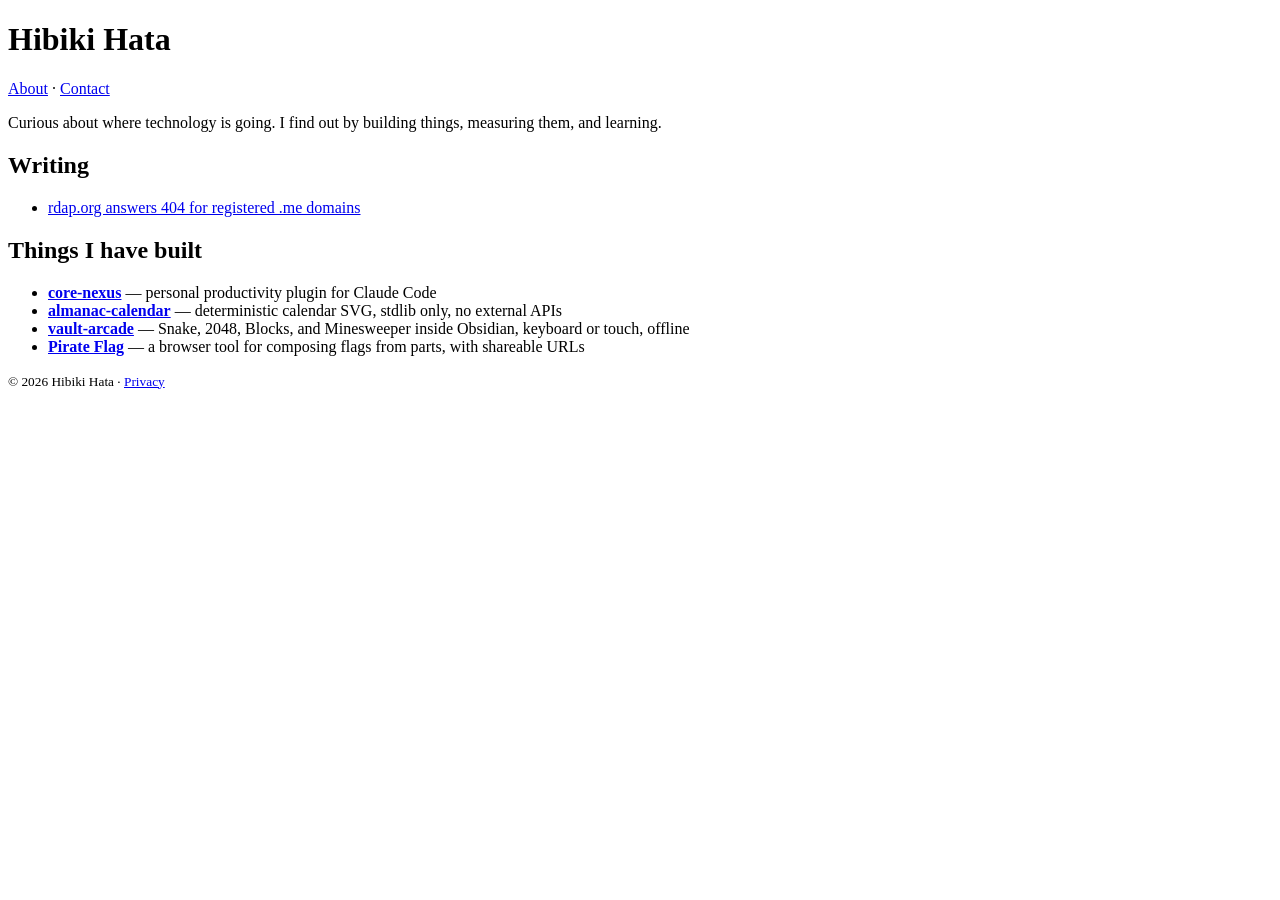
==== public/index.html @ 1dc9a0d9 "feat: add the hibikihata.com site Static pages served from public/: home, about (generated from READ" ====
<!doctype html>
<html lang="en">
<head>
<meta charset="utf-8">
<meta name="viewport" content="width=device-width, initial-scale=1">
<title>Hibiki Hata</title>
<meta name="description" content="Curious about where technology is going. Hibiki Hata builds things, measures them, and learns.">
<link rel="stylesheet" href="/style.css">
<link rel="icon" href="/favicon.svg" type="image/svg+xml">
<script>window.va = window.va || function () { (window.vaq = window.vaq || []).push(arguments); };</script>
<script defer src="/_vercel/insights/script.js"></script>
</head>
<body>
<header>
  <h1>Hibiki Hata</h1>
  <nav aria-label="Site"><a href="/about/">About</a> · <a href="/contact/">Contact</a></nav>
</header>
<main>
  <p>Curious about where technology is going. I find out by building things, measuring them, and learning.</p>

  <h2>Writing</h2>
  <ul>
    <li><a href="/writing/rdap-me-false-negative/">rdap.org answers 404 for registered .me domains</a></li>
  </ul>

  <h2>Things I have built</h2>
  <ul>
    <li><a href="https://github.com/HibikiHata/core-nexus"><strong>core-nexus</strong></a> — personal productivity plugin for Claude Code</li>
    <li><a href="https://github.com/HibikiHata/almanac-calendar"><strong>almanac-calendar</strong></a> — deterministic calendar SVG, stdlib only, no external APIs</li>
    <li><a href="https://obsidian.md/plugins?id=vault-arcade"><strong>vault-arcade</strong></a> — Snake, 2048, Blocks, and Minesweeper inside Obsidian, keyboard or touch, offline</li>
    <li><a href="https://pirate-flag.vercel.app/"><strong>Pirate Flag</strong></a> — a browser tool for composing flags from parts, with shareable URLs</li>
  </ul>

</main>
<footer>
  <small>© 2026 Hibiki Hata · <a href="/privacy/">Privacy</a></small>
</footer>
</body>
</html>
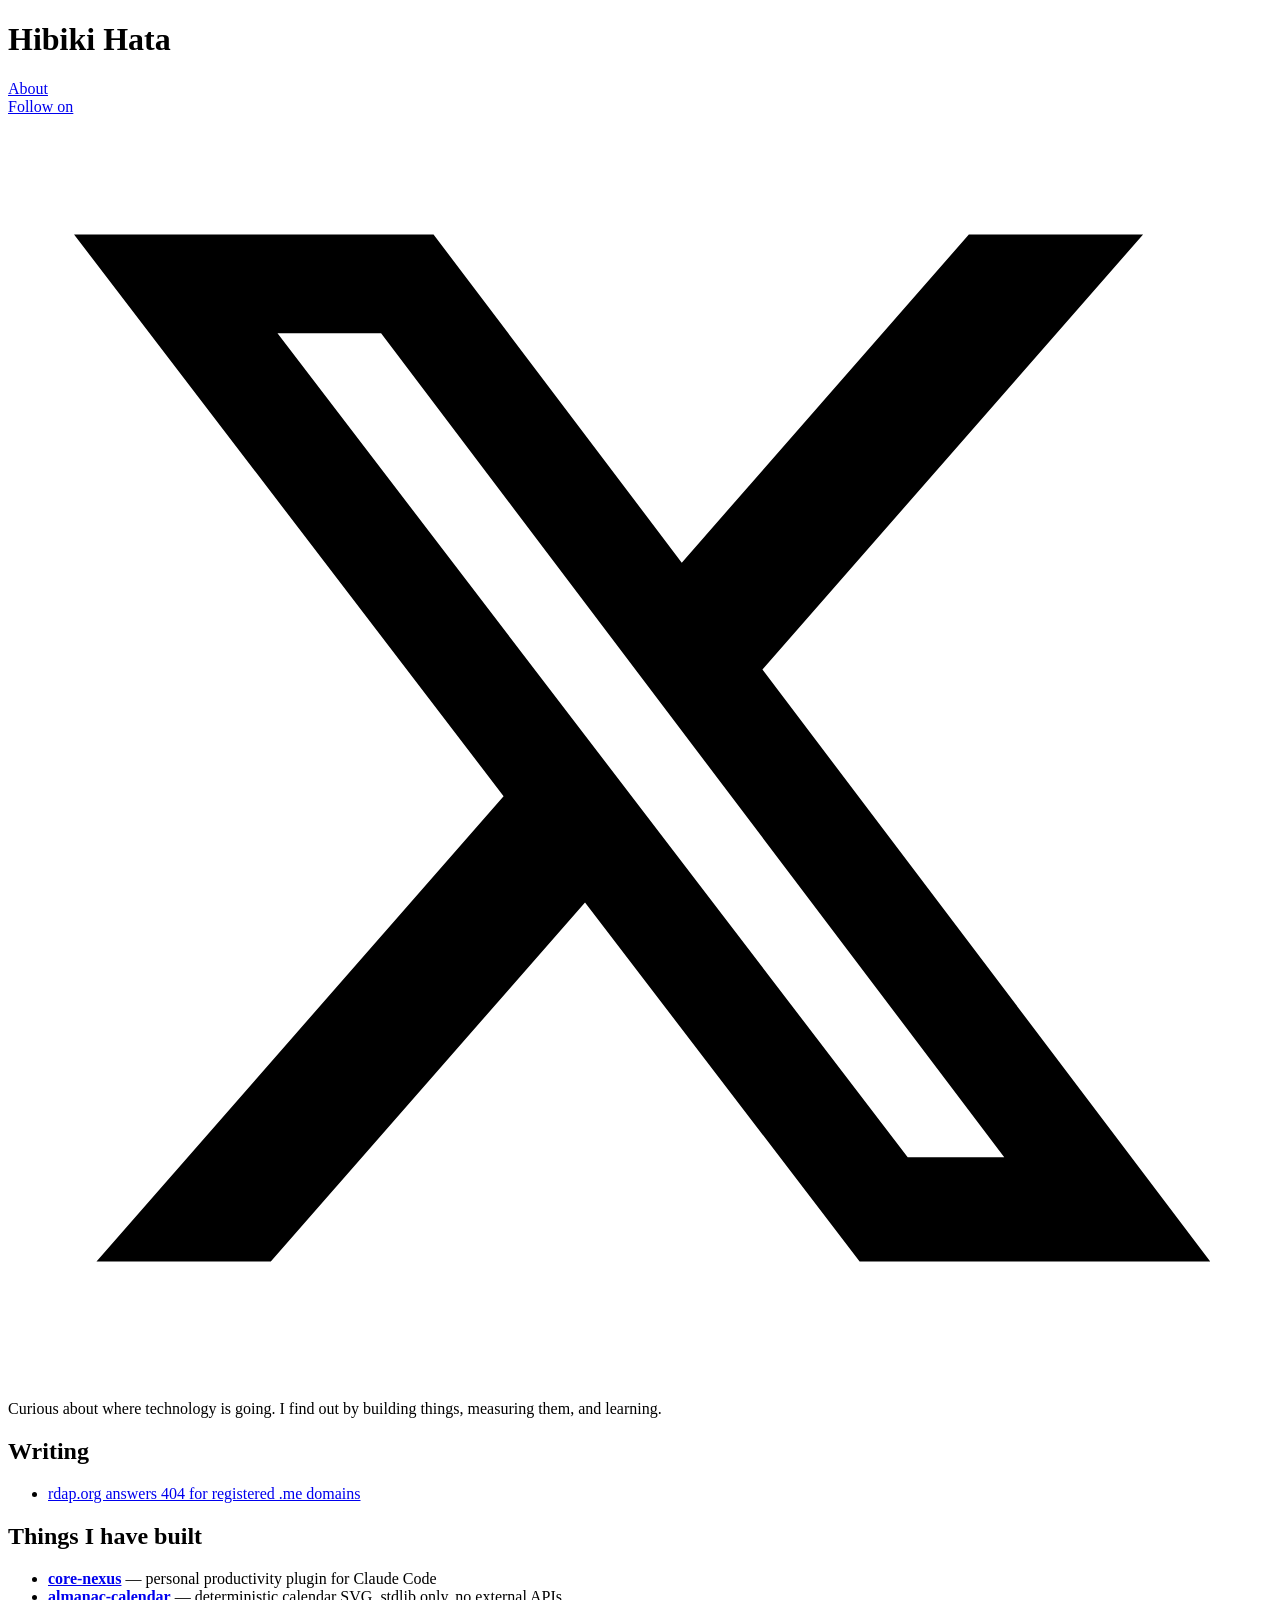
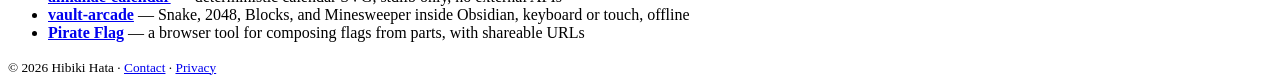
==== commit c0cf98df: "feat: add share metadata, sitemap, 404 page, and X links - Open Graph and X card tags with a self-re" ====
--- a/public/index.html
+++ b/public/index.html
@@ -7,13 +7,28 @@
 <meta name="description" content="Curious about where technology is going. Hibiki Hata builds things, measures them, and learns.">
 <link rel="stylesheet" href="/style.css">
 <link rel="icon" href="/favicon.svg" type="image/svg+xml">
+<link rel="canonical" href="https://hibikihata.com/">
+<meta property="og:type" content="website">
+<meta property="og:site_name" content="Hibiki Hata">
+<meta property="og:title" content="Hibiki Hata">
+<meta property="og:description" content="Curious about where technology is going. Hibiki Hata builds things, measures them, and learns.">
+<meta property="og:url" content="https://hibikihata.com/">
+<meta property="og:image" content="https://hibikihata.com/images/og-v1.png">
+<meta property="og:image:width" content="1200">
+<meta property="og:image:height" content="630">
+<meta property="og:image:type" content="image/png">
+<meta property="og:image:alt" content="Hibiki Hata, hibikihata.com">
+<meta name="twitter:card" content="summary_large_image">
+<meta name="twitter:site" content="@00001Neo">
+<meta name="twitter:image:alt" content="Hibiki Hata, hibikihata.com">
 <script>window.va = window.va || function () { (window.vaq = window.vaq || []).push(arguments); };</script>
 <script defer src="/_vercel/insights/script.js"></script>
 </head>
 <body>
 <header>
   <h1>Hibiki Hata</h1>
-  <nav aria-label="Site"><a href="/about/">About</a> · <a href="/contact/">Contact</a></nav>
+  <nav aria-label="Site"><a href="/about/">About</a></nav>
+  <a class="xbtn follow" href="https://x.com/intent/follow?screen_name=00001Neo" target="_blank" rel="noopener">Follow on<svg viewBox="0 0 24 24" role="img" aria-label="X"><path d="M18.244 2.25h3.308l-7.227 8.26 8.502 11.24H16.17l-5.214-6.817L4.99 21.75H1.68l7.73-8.835L1.254 2.25H8.08l4.713 6.231zm-1.161 17.52h1.833L7.084 4.126H5.117z"/></svg></a>
 </header>
 <main>
   <p>Curious about where technology is going. I find out by building things, measuring them, and learning.</p>
@@ -33,7 +48,7 @@
 
 </main>
 <footer>
-  <small>© 2026 Hibiki Hata · <a href="/privacy/">Privacy</a></small>
+  <small>© 2026 Hibiki Hata · <a href="/contact/">Contact</a> · <a href="/privacy/">Privacy</a></small>
 </footer>
 </body>
 </html>
